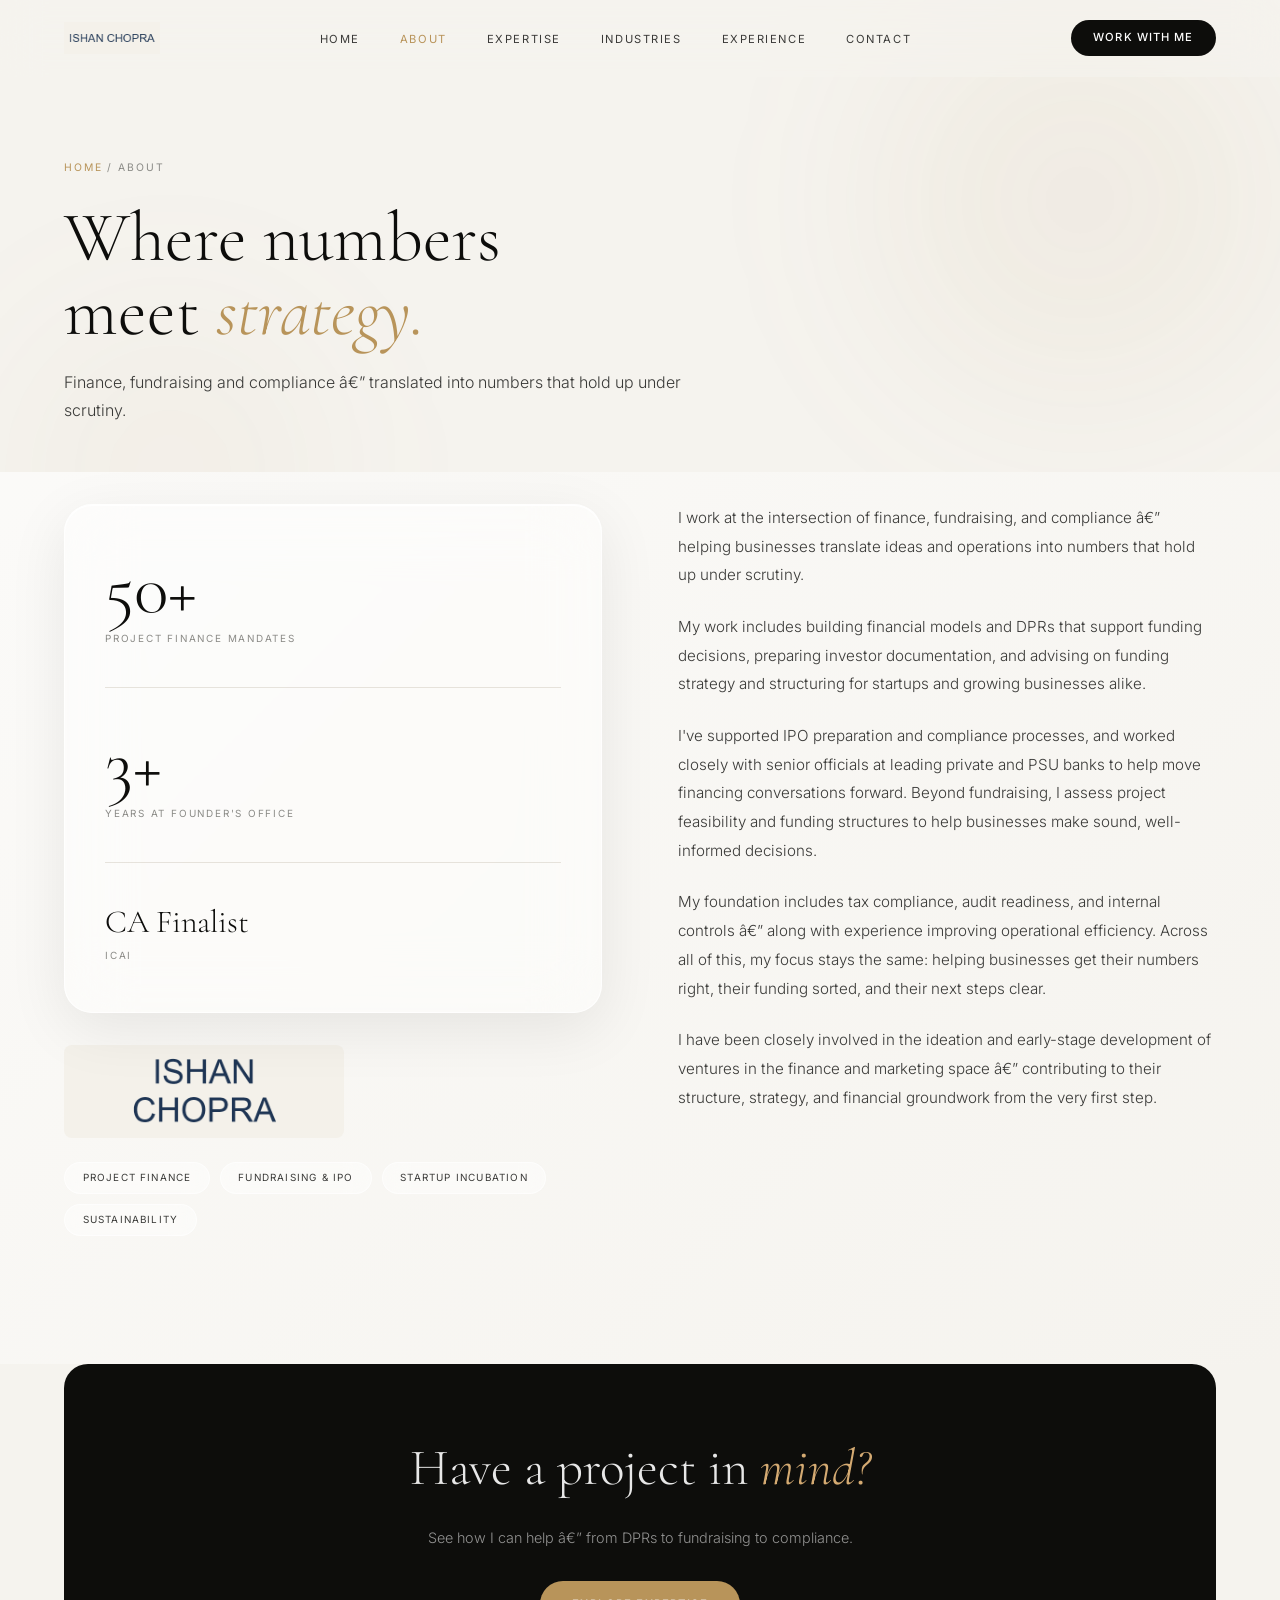
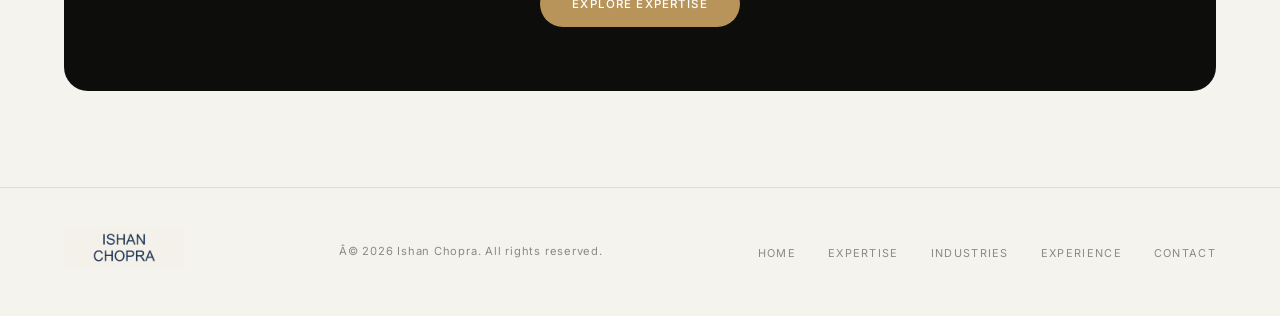
==== about.html @ 00141628 "Add files via upload" ====
﻿<!DOCTYPE html>
<html lang="en">
<head>
<meta charset="UTF-8">
<meta name="viewport" content="width=device-width, initial-scale=1.0">
<title>About â€” Ishan Chopra</title>
<meta name="description" content="About Ishan Chopra â€” finance and project advisory professional helping businesses with numbers, funding and strategy.">
<meta name="robots" content="index, follow">
<meta name="author" content="Ishan Chopra">
<meta property="og:type" content="website">
<meta property="og:title" content="About â€” Ishan Chopra">
<meta property="og:description" content="Where numbers meet strategy.">
<meta property="og:url" content="https://www.ishanchopraa.com/about.html">
<meta property="og:image" content="https://www.ishanchopraa.com/assets/og_image_1200x630.jpg">
<meta property="og:image:width" content="1200">
<meta property="og:image:height" content="630">
<meta property="og:image:type" content="image/jpeg">
<meta name="twitter:image" content="https://www.ishanchopraa.com/assets/og_image_1200x630.jpg">
<link rel="icon" type="image/png" sizes="32x32" href="assets/favicon_32x32.png">
<link rel="apple-touch-icon" sizes="180x180" href="assets/apple_touch_180x180.png">
<link rel="preconnect" href="https://fonts.googleapis.com">
<link rel="preconnect" href="https://fonts.gstatic.com" crossorigin>
<link href="https://fonts.googleapis.com/css2?family=Cormorant+Garamond:ital,wght@0,300;0,400;0,500;0,600;1,300;1,400&family=Inter:wght@300;400;500;600&display=swap" rel="stylesheet">
<link rel="stylesheet" href="styles.css">
<link rel="stylesheet" href="extra.css">
</head>
<body>
<div class="orb orb-1" aria-hidden="true"></div>
<div class="orb orb-2" aria-hidden="true"></div>
<header>
  <nav id="nav" role="navigation" aria-label="Main navigation">
    <a href="index.html" class="nav-logo" aria-label="Ishan Chopra - Home"><img src="assets/navbar_logo_240x80.png" alt="Ishan Chopra" width="240" height="80"></a>
    <ul class="nav-links">
      <li><a href="index.html">Home</a></li>
      <li><a href="about.html">About</a></li>
      <li><a href="services.html">Expertise</a></li>
      <li><a href="industries.html">Industries</a></li>
      <li><a href="experience.html">Experience</a></li>
      <li><a href="contact.html">Contact</a></li>
    </ul>
    <div style="display:flex;gap:.6rem;align-items:center;">
      <a href="contact.html" class="nav-cta">Work with me</a>
      <button class="nav-toggle" id="navToggle" aria-label="Open menu" aria-expanded="false">
        <svg width="18" height="18" fill="none" stroke="currentColor" stroke-width="1.8" viewBox="0 0 24 24"><path d="M3 6h18M3 12h18M3 18h18"/></svg>
      </button>
    </div>
  </nav>
</header>
<main>
  <div class="page-hero">
    <p class="breadcrumb"><a href="index.html">Home</a> / About</p>
    <h1>Where numbers<br>meet <em>strategy.</em></h1>
    <p class="lead">Finance, fundraising and compliance â€” translated into numbers that hold up under scrutiny.</p>
  </div>
  <section class="about-wrap" aria-label="About Ishan Chopra">
    <div class="section-wrap" style="padding-top:2rem;">
      <div class="about-grid">
        <div class="reveal">
          <div class="hero-stats-card" style="margin-bottom:2rem;">
            <div class="stat-block"><p class="stat-num">50+</p><p class="stat-label">Project Finance Mandates</p></div>
            <div class="stat-divider"></div>
            <div class="stat-block"><p class="stat-num">3+</p><p class="stat-label">Years at Founder's Office</p></div>
            <div class="stat-divider"></div>
            <div class="stat-block"><p class="stat-num" style="font-size:2rem;line-height:1.2;">CA Finalist</p><p class="stat-label">ICAI</p></div>
          </div>
          <img class="about-card-logo" src="assets/card_logo_600x200.png" alt="Ishan Chopra" width="600" height="200" loading="lazy">
          <div class="about-tags">
            <span class="tag">Project Finance</span>
            <span class="tag">Fundraising &amp; IPO</span>
            <span class="tag">Startup Incubation</span>
            <span class="tag">Sustainability</span>
          </div>
        </div>
        <div class="about-body reveal">
          <p>I work at the intersection of finance, fundraising, and compliance â€” helping businesses translate ideas and operations into numbers that hold up under scrutiny.</p>
          <p>My work includes building financial models and DPRs that support funding decisions, preparing investor documentation, and advising on funding strategy and structuring for startups and growing businesses alike.</p>
          <p>I've supported IPO preparation and compliance processes, and worked closely with senior officials at leading private and PSU banks to help move financing conversations forward. Beyond fundraising, I assess project feasibility and funding structures to help businesses make sound, well-informed decisions.</p>
          <p>My foundation includes tax compliance, audit readiness, and internal controls â€” along with experience improving operational efficiency. Across all of this, my focus stays the same: helping businesses get their numbers right, their funding sorted, and their next steps clear.</p>
          <p>I have been closely involved in the ideation and early-stage development of ventures in the finance and marketing space â€” contributing to their structure, strategy, and financial groundwork from the very first step.</p>
        </div>
      </div>
    </div>
  </section>
  <div class="cta-banner reveal">
    <h2>Have a project in <em>mind?</em></h2>
    <p>See how I can help â€” from DPRs to fundraising to compliance.</p>
    <a href="services.html" class="btn-primary">Explore expertise</a>
  </div>
</main>
<footer role="contentinfo"><div class="footer-inner">
    <img class="footer-brand" src="assets/card_logo_600x200.png" alt="Ishan Chopra" width="600" height="200" loading="lazy">
<p>Â© 2026 Ishan Chopra. All rights reserved.</p>
<ul class="footer-links">
<li><a href="index.html">Home</a></li>
<li><a href="services.html">Expertise</a></li>
<li><a href="industries.html">Industries</a></li>
<li><a href="experience.html">Experience</a></li>
<li><a href="contact.html">Contact</a></li>
</ul></div></footer>
<script src="main.js"></script>
</body>
</html>
---- styles.css ----
﻿*, *::before, *::after { margin: 0; padding: 0; box-sizing: border-box; }

:root {
  --gold: #B8945A;
  --gold-light: #D4AA72;
  --gold-glow: rgba(184,148,90,0.15);
  --ink: #0D0D0B;
  --ink-mid: #3A3A38;
  --ink-muted: #8A8A86;
  --page: #F5F3EE;
  --page-2: #EDEAE3;
  --line: rgba(180,170,150,0.3);
  --white: #FFFFFF;
  --glass-bg: rgba(255,255,255,0.45);
  --glass-border: rgba(255,255,255,0.6);
  --glass-shadow: 0 8px 40px rgba(0,0,0,0.08);
  --font-display: 'Cormorant Garamond', Georgia, serif;
  --font-body: 'Inter', system-ui, sans-serif;
}

html { scroll-behavior: smooth; }

body {
  font-family: var(--font-body);
  background: var(--page);
  color: var(--ink);
  font-size: 16px;
  line-height: 1.6;
  -webkit-font-smoothing: antialiased;
  overflow-x: hidden;
}

/* â”€â”€â”€ AMBIENT ORBS â”€â”€â”€ */
.orb {
  position: fixed; border-radius: 50%; filter: blur(80px);
  pointer-events: none; z-index: 0; opacity: 0.55;
}
.orb-1 {
  width: 600px; height: 600px;
  background: radial-gradient(circle, rgba(184,148,90,0.18) 0%, transparent 70%);
  top: -100px; right: -100px;
}
.orb-2 {
  width: 500px; height: 500px;
  background: radial-gradient(circle, rgba(184,148,90,0.1) 0%, transparent 70%);
  bottom: 20vh; left: -80px;
}

/* â”€â”€â”€ FOCUS VISIBLE (Accessibility) â”€â”€â”€ */
:focus-visible {
  outline: 2px solid var(--gold);
  outline-offset: 3px;
  border-radius: 4px;
}

/* â”€â”€â”€ NAV â”€â”€â”€ */
nav {
  position: fixed; top: 0; left: 0; right: 0; z-index: 200;
  display: flex; align-items: center; justify-content: space-between;
  padding: 1.25rem 5vw;
  background: rgba(245,243,238,0.6);
  backdrop-filter: blur(20px);
  -webkit-backdrop-filter: blur(20px);
  border-bottom: 1px solid transparent;
  transition: border-color 0.3s, background 0.3s;
}
nav.scrolled {
  background: rgba(245,243,238,0.9);
  border-color: var(--line);
}
.nav-logo {
  font-family: var(--font-display);
  font-size: 1.2rem; font-weight: 500;
  letter-spacing: 0.05em; color: var(--ink); text-decoration: none;
}
.nav-logo span { color: var(--gold); }
.nav-links { display: flex; gap: 2.5rem; list-style: none; }
.nav-links a {
  font-size: 0.7rem; font-weight: 400;
  letter-spacing: 0.14em; text-transform: uppercase;
  color: var(--ink-mid); text-decoration: none; transition: color 0.2s;
}
.nav-links a:hover { color: var(--gold); }
.nav-cta {
  font-size: 0.7rem; font-weight: 500;
  letter-spacing: 0.1em; text-transform: uppercase;
  color: var(--white); background: var(--ink);
  padding: 0.55rem 1.4rem; border-radius: 100px;
  text-decoration: none; transition: background 0.2s;
}
.nav-cta:hover { background: var(--gold); }

/* â”€â”€â”€ HERO â”€â”€â”€ */
.hero {
  min-height: 100vh;
  display: grid;
  grid-template-columns: 1fr 380px;
  gap: 4rem;
  align-items: center;
  padding: 10rem 5vw 6rem;
  position: relative; z-index: 1;
}
.hero-eyebrow {
  font-size: 0.68rem; font-weight: 400;
  letter-spacing: 0.2em; text-transform: uppercase;
  color: var(--gold); margin-bottom: 1.8rem;
  display: flex; align-items: center; gap: 0.9rem;
}
.hero-eyebrow::before {
  content: ''; display: block; width: 2rem; height: 1px; background: var(--gold);
}
.hero-name {
  font-family: var(--font-display);
  font-size: clamp(4.5rem, 8.5vw, 9.5rem);
  font-weight: 300; line-height: 0.9;
  letter-spacing: -0.015em; color: var(--ink); margin-bottom: 2.5rem;
}
.hero-name em { font-style: italic; color: var(--gold); }
.hero-tagline {
  font-size: 1.05rem; font-weight: 300;
  color: var(--ink-mid); line-height: 1.75;
  max-width: 480px; margin-bottom: 3rem;
}
.hero-actions { display: flex; gap: 1.2rem; align-items: center; flex-wrap: wrap; }

.btn-primary {
  display: inline-flex; align-items: center; gap: 0.6rem;
  font-size: 0.72rem; font-weight: 500;
  letter-spacing: 0.1em; text-transform: uppercase;
  color: var(--white); background: var(--ink);
  padding: 0.85rem 2rem; border-radius: 100px;
  text-decoration: none; transition: background 0.2s, transform 0.2s;
}
.btn-primary:hover { background: var(--gold); transform: translateY(-1px); }
.btn-ghost {
  display: inline-flex; align-items: center; gap: 0.6rem;
  font-size: 0.72rem; font-weight: 400;
  letter-spacing: 0.1em; text-transform: uppercase;
  color: var(--ink-mid); text-decoration: none;
  border-bottom: 1px solid var(--line); padding-bottom: 0.15rem;
  transition: color 0.2s, border-color 0.2s;
}
.btn-ghost:hover { color: var(--gold); border-color: var(--gold); }

/* HERO STATS CARD */
.hero-stats-card {
  background: var(--glass-bg);
  backdrop-filter: blur(32px); -webkit-backdrop-filter: blur(32px);
  border: 1px solid rgba(255,255,255,0.75); border-radius: 28px;
  box-shadow: 0 16px 60px rgba(0,0,0,0.08), inset 0 1px 0 rgba(255,255,255,0.95);
  padding: 3rem 2.5rem;
  display: flex; flex-direction: column; gap: 2.5rem;
}
.stat-block { display: flex; flex-direction: column; }
.stat-divider { height: 1px; background: var(--line); }
.stat-num {
  font-family: var(--font-display);
  font-size: 4.5rem; font-weight: 300;
  color: var(--ink); line-height: 1; margin-bottom: 0.4rem;
}
.stat-label {
  font-size: 0.62rem; letter-spacing: 0.18em;
  text-transform: uppercase; color: var(--ink-muted);
}

/* â”€â”€â”€ SECTION BASE â”€â”€â”€ */
section { position: relative; z-index: 1; }
.section-wrap { padding: 8rem 5vw; }
.section-label {
  font-size: 0.62rem; font-weight: 400;
  letter-spacing: 0.2em; text-transform: uppercase;
  color: var(--gold); margin-bottom: 4rem;
  display: flex; align-items: center; gap: 0.9rem;
}
.section-label::before {
  content: ''; display: block; width: 2rem; height: 1px; background: var(--gold);
}

/* â”€â”€â”€ ABOUT â”€â”€â”€ */
.about-wrap { background: var(--page); position: relative; }
.about-wrap::before { content: ""; position: absolute; inset: 0; background: linear-gradient(135deg, rgba(255,255,255,0.6) 0%, rgba(245,243,238,0.3) 100%); pointer-events: none; z-index: 0; }
.about-wrap .section-wrap { position: relative; z-index: 1; }
.about-grid {
  display: grid; grid-template-columns: 1fr 1fr;
  gap: 6vw; align-items: start;
}
.about-headline {
  font-family: var(--font-display);
  font-size: clamp(2.5rem, 4vw, 4.5rem);
  font-weight: 300; line-height: 1.1; color: var(--ink); margin-bottom: 2.5rem;
}
.about-headline em { font-style: italic; color: var(--gold); }
.about-tags { display: flex; flex-wrap: wrap; gap: 0.6rem; }
.tag {
  font-size: 0.62rem; letter-spacing: 0.12em; text-transform: uppercase;
  color: var(--ink-mid);
  background: var(--glass-bg);
  backdrop-filter: blur(12px); -webkit-backdrop-filter: blur(12px);
  border: 1px solid var(--glass-border);
  padding: 0.45rem 1.1rem; border-radius: 100px;
  transition: border-color 0.2s, color 0.2s, background 0.2s;
  cursor: default;
}
.tag:hover { border-color: var(--gold); color: var(--gold); background: rgba(184,148,90,0.06); }
.about-body {
  font-size: 0.95rem; font-weight: 300;
  color: var(--ink-mid); line-height: 1.9;
}
.about-body p + p { margin-top: 1.4rem; }

/* â”€â”€â”€ SERVICES â”€â”€â”€ */
.services-wrap { background: var(--ink); overflow: hidden; }
.services-wrap .section-label { color: var(--gold-light); }
.services-wrap .section-label::before { background: var(--gold-light); }
.services-headline {
  font-family: var(--font-display);
  font-size: clamp(2rem, 3.5vw, 3.5rem); font-weight: 300;
  color: rgba(255,255,255,0.9); margin-bottom: 4rem; line-height: 1.15;
}
.services-headline em { font-style: italic; color: var(--gold-light); }
.services-grid {
  display: grid; grid-template-columns: repeat(3, 1fr);
  gap: 1px; background: rgba(255,255,255,0.08);
  border: 1px solid rgba(255,255,255,0.08);
  border-radius: 16px; overflow: hidden;
}
.service-item {
  padding: 2.5rem 2rem;
  background: rgba(255,255,255,0.04);
  backdrop-filter: blur(8px); -webkit-backdrop-filter: blur(8px);
  transition: background 0.25s, box-shadow 0.25s; cursor: default;
}
.service-item:hover { background: rgba(184,148,90,0.1); box-shadow: inset 0 0 0 1px rgba(184,148,90,0.2); }
.service-num { font-family: var(--font-display); font-size: 0.8rem; color: var(--gold); margin-bottom: 1.2rem; font-weight: 400; }
.service-title {
  font-family: var(--font-display); font-size: 1.4rem; font-weight: 400;
  color: rgba(255,255,255,0.9); margin-bottom: 0.9rem; line-height: 1.2;
}
.service-desc { font-size: 0.8rem; font-weight: 300; color: rgba(255,255,255,0.45); line-height: 1.8; }

/* â”€â”€â”€ EXPERIENCE â”€â”€â”€ */
.exp-wrap { background: var(--ink); overflow: hidden; }
.exp-wrap .section-label { color: var(--gold-light); }
.exp-wrap .section-label::before { background: var(--gold-light); }
.exp-intro {
  display: flex; justify-content: space-between; align-items: flex-end;
  margin-bottom: 5rem; gap: 2rem; flex-wrap: wrap;
}
.exp-intro-headline {
  font-family: var(--font-display);
  font-size: clamp(2.5rem, 5vw, 5rem); font-weight: 300;
  line-height: 1.0; color: rgba(255,255,255,0.92);
}
.exp-intro-headline em { font-style: italic; color: var(--gold-light); }
.exp-intro-sub {
  font-size: 0.85rem; font-weight: 300;
  color: rgba(255,255,255,0.4); line-height: 1.7;
  max-width: 320px; text-align: right;
}
.exp-accordion { display: flex; flex-direction: column; gap: 0; }
.exp-card { border-top: 1px solid rgba(255,255,255,0.08); overflow: hidden; }
.exp-card:last-child { border-bottom: 1px solid rgba(255,255,255,0.08); }
.exp-card-header {
  display: grid; grid-template-columns: 80px 1fr auto;
  align-items: center; gap: 2rem; padding: 2rem 0;
  cursor: pointer; user-select: none; transition: background 0.2s;
}
.exp-card-header:hover { background: rgba(255,255,255,0.02); }
.exp-card-year {
  font-family: var(--font-display);
  font-size: 0.72rem; font-weight: 300;
  color: var(--gold); letter-spacing: 0.08em; line-height: 1.4;
}
.exp-card-role {
  font-family: var(--font-display);
  font-size: clamp(1.3rem, 2.2vw, 2rem); font-weight: 300;
  color: rgba(255,255,255,0.9); line-height: 1.1; margin-bottom: 0.2rem;
}
.exp-card-co { font-size: 0.72rem; font-weight: 300; color: rgba(255,255,255,0.35); letter-spacing: 0.04em; }
.exp-card-toggle {
  width: 32px; height: 32px; flex-shrink: 0;
  border: 1px solid rgba(255,255,255,0.15); border-radius: 50%;
  display: flex; align-items: center; justify-content: center;
  transition: border-color 0.2s, background 0.2s;
}
.exp-card-toggle svg { color: rgba(255,255,255,0.5); transition: transform 0.35s ease, color 0.2s; }
.exp-card.open .exp-card-toggle { background: var(--gold); border-color: var(--gold); }
.exp-card.open .exp-card-toggle svg { transform: rotate(45deg); color: #fff; }
.exp-card-body { display: grid; grid-template-rows: 0fr; transition: grid-template-rows 0.4s ease; }
.exp-card.open .exp-card-body { grid-template-rows: 1fr; }
.exp-card-body-inner { overflow: hidden; padding: 0 0 0 calc(80px + 2rem); }
.exp-card.open .exp-card-body-inner { padding-bottom: 2.5rem; }
.exp-tags { display: flex; flex-wrap: wrap; gap: 0.5rem; margin-bottom: 1.5rem; }
.exp-tag {
  font-size: 0.6rem; letter-spacing: 0.1em; text-transform: uppercase;
  color: var(--gold); border: 1px solid rgba(184,148,90,0.3);
  padding: 0.3rem 0.8rem; border-radius: 100px;
}
.exp-points { display: grid; grid-template-columns: 1fr 1fr; gap: 0.6rem 2rem; list-style: none; }
.exp-points li {
  font-size: 0.82rem; font-weight: 300;
  color: rgba(255,255,255,0.5); line-height: 1.6;
  display: flex; gap: 0.6rem; align-items: baseline;
}
.exp-points li::before { content: '\00b7'; color: var(--gold); flex-shrink: 0; font-size: 1.3rem; line-height: 1; }

/* EDU & CERTS */
.edu-section-head {
  font-size: 0.62rem; letter-spacing: 0.2em; text-transform: uppercase;
  color: var(--gold-light); margin-top: 4rem; padding-top: 3.5rem;
  border-top: 1px solid rgba(255,255,255,0.08);
  margin-bottom: 1.2rem;
  display: flex; align-items: center; gap: 0.9rem;
}
.edu-section-head::before {
  content: ''; display: block; width: 2rem; height: 1px; background: var(--gold-light);
}
.edu-certs-grid {
  display: grid; grid-template-columns: repeat(3, 1fr);
  gap: 1.5rem;
}
.edu-card {
  background: rgba(255,255,255,0.06);
  border: 1px solid rgba(255,255,255,0.12);
  border-radius: 16px; padding: 1.8rem 2rem;
  transition: background 0.25s;
}
.edu-card:hover { background: rgba(255,255,255,0.1); }
.edu-card-type { font-size: 0.6rem; letter-spacing: 0.18em; text-transform: uppercase; color: var(--gold-light); margin-bottom: 0.7rem; }
.edu-card-title { font-family: var(--font-display); font-size: 1.15rem; font-weight: 400; color: rgba(255,255,255,0.9); margin-bottom: 0.3rem; }
.edu-card-sub { font-size: 0.78rem; font-weight: 300; color: rgba(255,255,255,0.55); line-height: 1.55; }
.edu-card-year { font-size: 0.65rem; letter-spacing: 0.1em; text-transform: uppercase; color: rgba(255,255,255,0.4); margin-top: 0.65rem; }


/* â”€â”€â”€ INDUSTRIES â”€â”€â”€ */
.industries-wrap { background: var(--page); overflow: hidden; position: relative; }
.industries-wrap::before { content: ""; position: absolute; top: -200px; right: -100px; width: 600px; height: 600px; border-radius: 50%; background: radial-gradient(circle, rgba(184,148,90,0.08) 0%, transparent 70%); pointer-events: none; }
.industries-intro {
  display: flex; justify-content: space-between; align-items: flex-end;
  gap: 3rem; flex-wrap: wrap; margin-bottom: 4rem;
}
.industries-headline {
  font-family: var(--font-display);
  font-size: clamp(2rem, 3.5vw, 3.8rem); font-weight: 300;
  line-height: 1.1; color: var(--ink);
}
.industries-headline em { font-style: italic; color: var(--gold); }
.industries-sub {
  font-size: 0.85rem; font-weight: 300; color: var(--ink-muted);
  line-height: 1.75; max-width: 340px; text-align: right;
}

/* Scrolling ticker */
.industries-ticker-wrap {
  overflow: hidden;
  padding: 1.5rem 0;
  margin-bottom: 3.5rem;
  border-top: 1px solid var(--line);
  border-bottom: 1px solid var(--line);
  mask-image: linear-gradient(to right, transparent, black 8%, black 92%, transparent);
  -webkit-mask-image: linear-gradient(to right, transparent, black 8%, black 92%, transparent);
}
.industries-ticker {
  display: flex; gap: 2rem; align-items: center;
  width: max-content;
  animation: ticker 40s linear infinite;
}
.industries-ticker:hover { animation-play-state: paused; }
.industries-ticker span {
  font-size: 0.75rem; font-weight: 400;
  letter-spacing: 0.08em; text-transform: uppercase;
  color: var(--ink-mid); white-space: nowrap;
}
.industries-ticker .ind-dot { color: var(--gold); font-size: 1rem; }
@keyframes ticker { from { transform: translateX(0); } to { transform: translateX(-50%); } }

/* Grid cards */
.industries-grid {
  display: grid;
  grid-template-columns: repeat(7, 1fr);
  gap: 0.85rem;
}
.ind-card {
  background: rgba(255,255,255,0.5);
  backdrop-filter: blur(20px); -webkit-backdrop-filter: blur(20px);
  border: 1px solid rgba(255,255,255,0.75);
  border-radius: 16px;
  padding: 1.5rem 1rem 1.3rem;
  display: flex; flex-direction: column; gap: 0.8rem; align-items: center;
  text-align: center;
  box-shadow: 0 4px 24px rgba(0,0,0,0.05), inset 0 1px 0 rgba(255,255,255,0.9);
  transition: background 0.25s, border-color 0.25s, transform 0.25s, box-shadow 0.25s;
  cursor: default;
}
.ind-card:hover {
  background: rgba(255,255,255,0.82);
  border-color: rgba(184,148,90,0.45);
  transform: translateY(-3px);
  box-shadow: 0 12px 32px rgba(184,148,90,0.12), inset 0 1px 0 rgba(255,255,255,0.95);
}
.ind-icon {
  width: 36px; height: 36px;
  display: flex; align-items: center; justify-content: center;
  color: var(--gold);
  opacity: 0.85;
}
.ind-icon svg { width: 22px; height: 22px; stroke: currentColor; fill: none; stroke-width: 1.4; }
.ind-name { font-size: 0.67rem; font-weight: 400; letter-spacing: 0.03em; color: var(--ink-mid); line-height: 1.4; }
@media (max-width: 960px) { .industries-grid { grid-template-columns: repeat(4, 1fr); } }
@media (max-width: 600px)  { .industries-grid { grid-template-columns: repeat(3, 1fr); } }

/* â”€â”€â”€ CONTACT â”€â”€â”€ */
.contact-wrap { background: var(--page-2); overflow: hidden; position: relative; }
.contact-wrap::before { content: ""; position: absolute; inset: 0; background: linear-gradient(135deg, rgba(255,255,255,0.5) 0%, transparent 60%); pointer-events: none; z-index: 0; }
.contact-wrap .section-wrap { position: relative; z-index: 1; }
.contact-grid { display: grid; grid-template-columns: 1fr 1.2fr; gap: 6vw; align-items: start; }
.contact-headline {
  font-family: var(--font-display);
  font-size: clamp(3rem, 5.5vw, 5.5rem); font-weight: 300;
  line-height: 1.0; color: var(--ink); margin-bottom: 2rem;
}
.contact-headline em { font-style: italic; color: var(--gold); }
.contact-direct { margin-top: 2.5rem; display: flex; flex-direction: column; gap: 1.2rem; }
.contact-row { display: flex; align-items: center; gap: 1rem; font-size: 0.8rem; font-weight: 300; color: var(--ink-mid); }
.contact-row a { color: var(--ink); text-decoration: none; border-bottom: 1px solid var(--line); transition: color 0.2s, border-color 0.2s; }
.contact-row a:hover { color: var(--gold); border-color: var(--gold); }
.contact-row-icon {
  width: 32px; height: 32px;
  background: var(--glass-bg); backdrop-filter: blur(12px);
  border: 1px solid var(--glass-border); border-radius: 8px;
  display: flex; align-items: center; justify-content: center; flex-shrink: 0;
}
.contact-row-icon svg { color: var(--gold); }

/* FORM CARD */
.contact-form-card {
  background: var(--glass-bg);
  backdrop-filter: blur(40px); -webkit-backdrop-filter: blur(40px);
  border: 1px solid rgba(255,255,255,0.8);
  border-radius: 28px; padding: 3rem;
  box-shadow: 0 24px 80px rgba(0,0,0,0.1), inset 0 1px 0 rgba(255,255,255,0.95);
}
.form-title { font-family: var(--font-display); font-size: 1.6rem; font-weight: 400; color: var(--ink); margin-bottom: 0.5rem; }
.form-subtitle { font-size: 0.8rem; font-weight: 300; color: var(--ink-muted); margin-bottom: 2rem; }
.form-grid { display: grid; grid-template-columns: 1fr 1fr; gap: 1rem; margin-bottom: 1rem; }
.form-group { display: flex; flex-direction: column; gap: 0.4rem; }
.form-group.full { grid-column: 1 / -1; }
.form-label { font-size: 0.62rem; letter-spacing: 0.14em; text-transform: uppercase; color: var(--ink-muted); font-weight: 400; }

.form-input, .form-textarea {
  font-family: var(--font-body);
  font-size: 0.88rem; font-weight: 300; color: var(--ink);
  background: rgba(255,255,255,0.65);
  border: 1px solid rgba(180,170,150,0.4);
  border-radius: 10px; padding: 0.75rem 1rem;
  outline: none; width: 100%;
  transition: border-color 0.2s, background 0.2s, box-shadow 0.2s;
}
.form-input::placeholder, .form-textarea::placeholder { color: var(--ink-muted); font-weight: 300; }
.form-input:focus, .form-textarea:focus {
  border-color: var(--gold);
  background: rgba(255,255,255,0.9);
  box-shadow: 0 0 0 3px rgba(184,148,90,0.12);
  outline: none;
}
.form-input.error, .form-textarea.error { border-color: #c0392b; box-shadow: 0 0 0 3px rgba(192,57,43,0.1); }
.form-textarea { resize: vertical; min-height: 110px; }
.field-error { font-size: 0.68rem; color: #c0392b; margin-top: 0.2rem; display: none; }
.field-error.show { display: block; }

.form-submit {
  width: 100%; margin-top: 1.2rem;
  display: flex; align-items: center; justify-content: center; gap: 0.6rem;
  font-family: var(--font-body); font-size: 0.72rem; font-weight: 500;
  letter-spacing: 0.12em; text-transform: uppercase;
  color: var(--white); background: var(--ink);
  border: none; border-radius: 100px; padding: 1rem 2rem;
  cursor: pointer; transition: background 0.2s, transform 0.15s;
}
.form-submit:hover { background: var(--gold); transform: translateY(-1px); }
.form-submit:disabled { opacity: 0.6; cursor: not-allowed; transform: none; }
.form-note { font-size: 0.7rem; font-weight: 300; color: var(--ink-muted); text-align: center; margin-top: 1rem; line-height: 1.6; }

.form-success { display: none; text-align: center; padding: 2rem 0; }
.form-success.show { display: block; }
.form-success-icon {
  width: 52px; height: 52px; border-radius: 50%;
  background: rgba(184,148,90,0.12);
  display: flex; align-items: center; justify-content: center; margin: 0 auto 1rem;
}
.form-success h3 { font-family: var(--font-display); font-size: 1.8rem; font-weight: 400; color: var(--ink); margin-bottom: 0.5rem; }
.form-success p { font-size: 0.85rem; font-weight: 300; color: var(--ink-muted); }

/* â”€â”€â”€ FOOTER â”€â”€â”€ */
footer {
  padding: 2.5rem 5vw; border-top: 1px solid var(--line);
  display: flex; justify-content: space-between; align-items: center;
  flex-wrap: wrap; gap: 1rem; background: var(--page); position: relative; z-index: 1;
}
footer p { font-size: 0.7rem; color: var(--ink-muted); letter-spacing: 0.07em; }
.footer-links { display: flex; gap: 2rem; list-style: none; }
.footer-links a {
  font-size: 0.68rem; letter-spacing: 0.12em; text-transform: uppercase;
  color: var(--ink-muted); text-decoration: none; transition: color 0.2s;
}
.footer-links a:hover { color: var(--gold); }

/* â”€â”€â”€ REVEAL â”€â”€â”€ */
.reveal { opacity: 0; transform: translateY(24px); transition: opacity 0.7s ease, transform 0.7s ease; }
.reveal.visible { opacity: 1; transform: translateY(0); }

/* â”€â”€â”€ RESPONSIVE â”€â”€â”€ */
@media (max-width: 960px) {
  .hero { grid-template-columns: 1fr; padding-top: 8rem; }
  .hero-stats-card { flex-direction: row; flex-wrap: wrap; gap: 1.5rem; }
  .about-grid, .contact-grid { grid-template-columns: 1fr; gap: 3.5rem; }
  .services-grid { grid-template-columns: 1fr 1fr; }
  .exp-card-header { grid-template-columns: 60px 1fr auto; gap: 1rem; }
  .exp-card-body-inner { padding-left: calc(60px + 1rem); }
  .exp-points { grid-template-columns: 1fr; }
  .edu-certs-grid { grid-template-columns: 1fr; }
  .form-grid { grid-template-columns: 1fr; }
  .nav-links { display: none; }
}
@media (max-width: 768px) {
  .section-wrap { padding: 5rem 5vw; }
  .services-grid { grid-template-columns: 1fr; }
  .contact-form-card { padding: 2rem 1.5rem; }
  .hero-name { font-size: clamp(3.5rem, 14vw, 5rem); }
}
@media (max-width: 480px) {
  .section-wrap { padding: 4rem 5vw; }
  .hero { padding: 7rem 5vw 4rem; }
  .hero-stats-card { padding: 2rem 1.5rem; gap: 1.5rem; }
  .stat-num { font-size: 3rem; }
  nav { padding: 1rem 5vw; }
  .nav-cta { display: none; }
  .edu-certs-grid { grid-template-columns: 1fr; }
}
---- extra.css ----
/* Multipage additions - extends styles.css */
.nav-links a.active { color: var(--gold); }
.nav-toggle {
  display: none;
  background: none; border: 1px solid var(--line); border-radius: 8px;
  width: 38px; height: 38px; cursor: pointer;
  align-items: center; justify-content: center; color: var(--ink);
}
.page-hero {
  padding: 10rem 5vw 3rem;
  position: relative; z-index: 1;
  max-width: 1100px;
}
.page-hero h1 {
  font-family: var(--font-display);
  font-size: clamp(2.8rem, 5.5vw, 5rem);
  font-weight: 300; line-height: 1.05; margin-bottom: 1.2rem;
}
.page-hero h1 em { font-style: italic; color: var(--gold); }
.page-hero.dark h1 em { color: var(--gold-light); }
.page-hero p.lead {
  font-size: 1rem; font-weight: 300; color: var(--ink-mid);
  line-height: 1.75; max-width: 640px;
}
.breadcrumb {
  font-size: 0.65rem; letter-spacing: 0.18em; text-transform: uppercase;
  color: var(--ink-muted); margin-bottom: 1.5rem;
}
.breadcrumb a { color: var(--gold); text-decoration: none; }
.cta-banner {
  margin: 0 5vw 6rem; padding: 4rem 4vw;
  background: var(--ink); color: rgba(255,255,255,0.9);
  border-radius: 24px; text-align: center; position: relative; z-index: 1;
  overflow: hidden;
}
.cta-banner h2 {
  font-family: var(--font-display);
  font-size: clamp(2rem, 4vw, 3.2rem); font-weight: 300; margin-bottom: 1rem;
}
.cta-banner h2 em { font-style: italic; color: var(--gold-light); }
.cta-banner p { font-size: 0.9rem; font-weight: 300; color: rgba(255,255,255,0.55); margin-bottom: 2rem; }
.cta-banner .btn-primary { background: var(--gold); }
.cta-banner .btn-primary:hover { background: var(--gold-light); color: var(--ink); }
.preview-link-wrap { margin-top: 2.5rem; }
.footer-inner {
  display: flex; justify-content: space-between; align-items: center;
  flex-wrap: wrap; gap: 1rem; width: 100%;
}
/* Brand logos */
.nav-logo img { height: 32px; width: auto; display: block; }
.footer-brand { height: 40px; width: auto; display: block; margin-bottom: 0.5rem; }
.about-card-logo { width: 100%; max-width: 280px; height: auto; display: block; margin-bottom: 1.5rem; border-radius: 8px; }
@keyframes spin { to { transform: rotate(360deg); } }
@media (max-width: 960px) {
  .nav-links {
    display: none; position: absolute; top: 100%; left: 0; right: 0;
    flex-direction: column; gap: 0; background: rgba(245,243,238,0.98);
    border-bottom: 1px solid var(--line); padding: 0.5rem 5vw 1rem;
  }
  nav.mobile-open .nav-links { display: flex; }
  .nav-links a { display: block; padding: 0.8rem 0; border-top: 1px solid var(--line); }
  .nav-toggle { display: inline-flex; }
  .page-hero { padding-top: 8rem; }
}
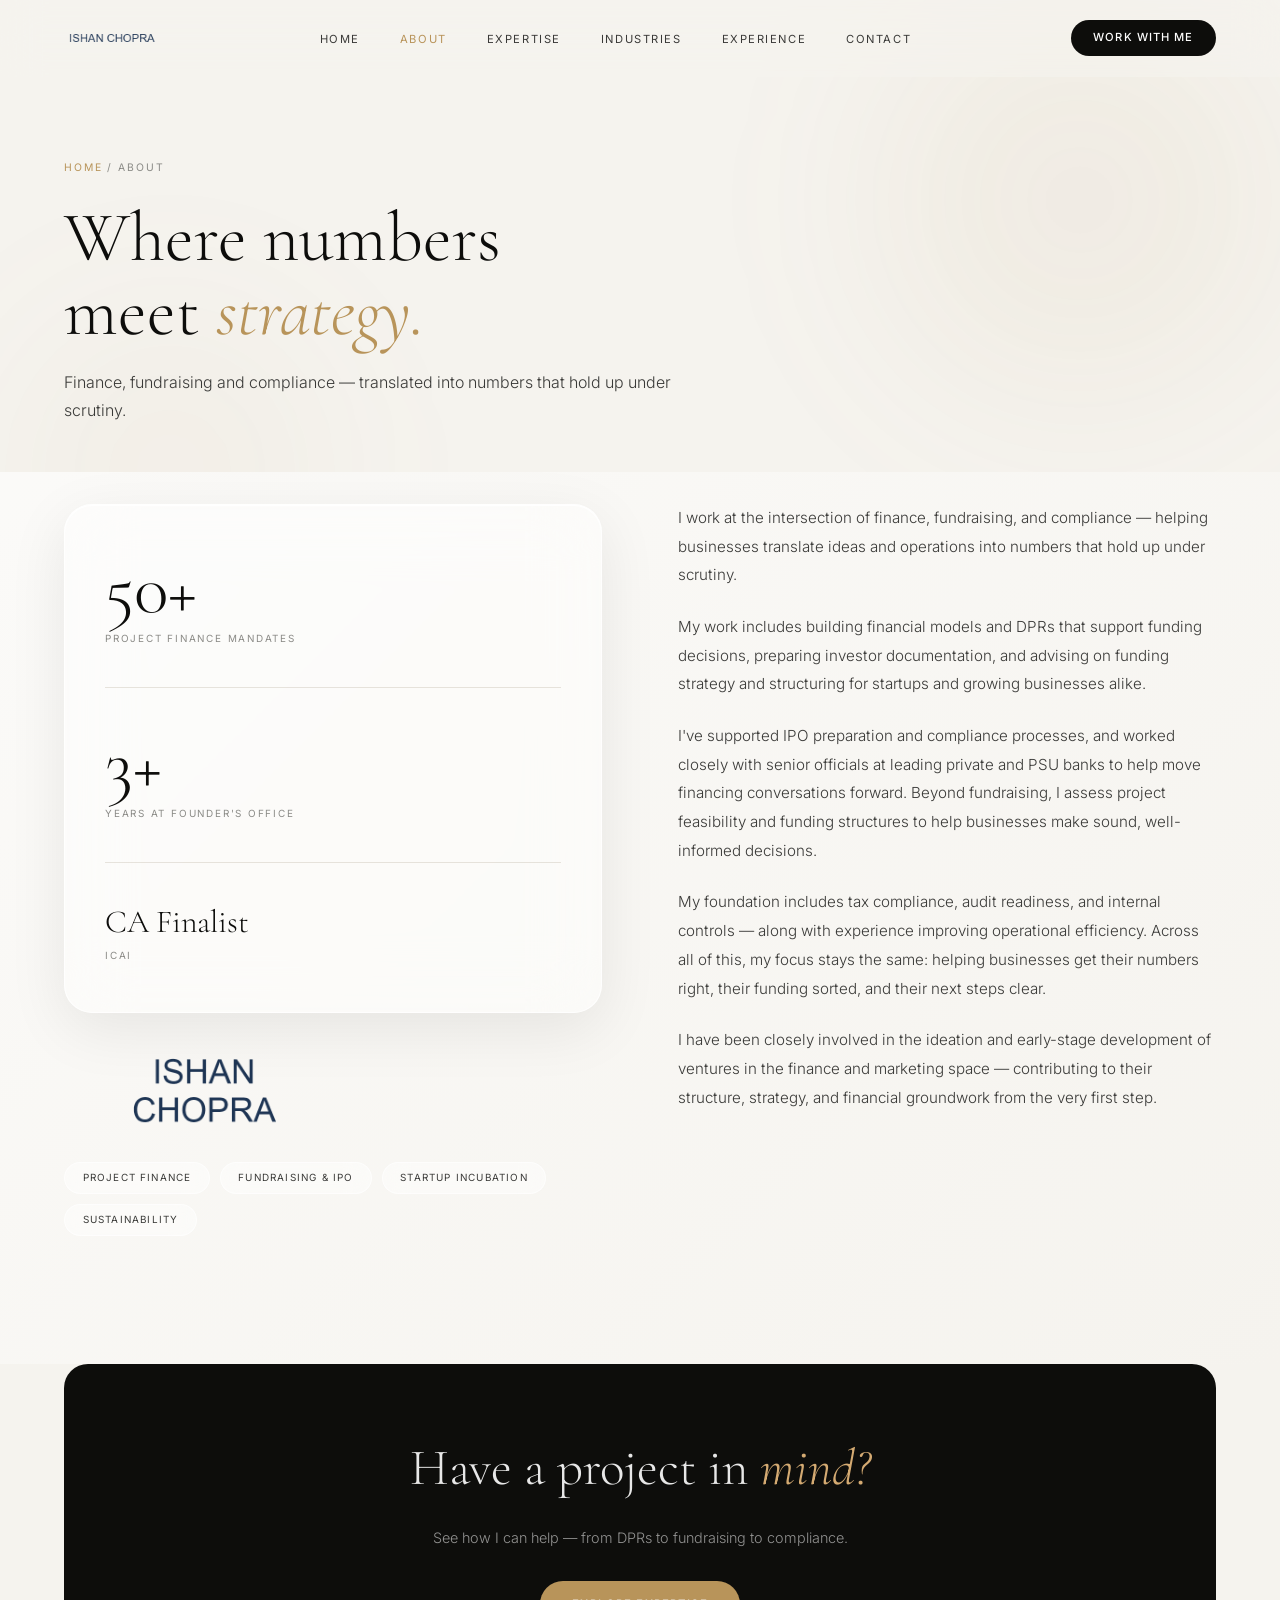
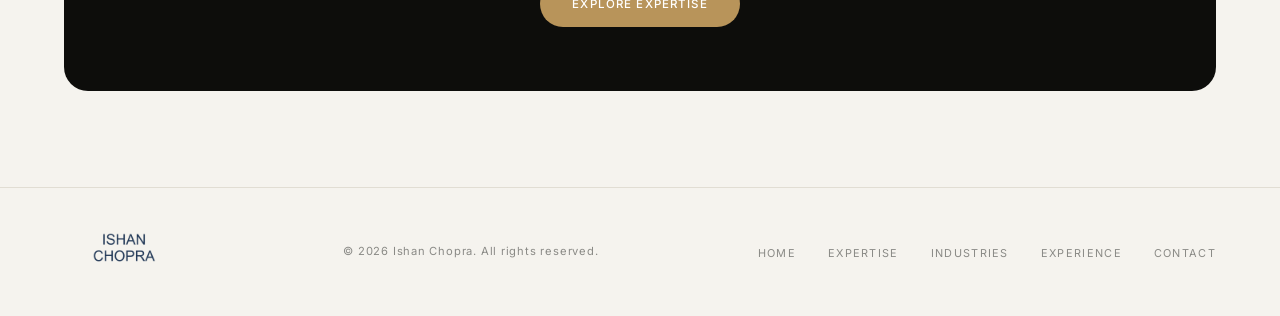
==== commit 0bfbf8f2: "Add files via upload" ====
--- a/about.html
+++ b/about.html
@@ -1,14 +1,14 @@
-﻿<!DOCTYPE html>
+<!DOCTYPE html>
 <html lang="en">
 <head>
 <meta charset="UTF-8">
 <meta name="viewport" content="width=device-width, initial-scale=1.0">
-<title>About â€” Ishan Chopra</title>
-<meta name="description" content="About Ishan Chopra â€” finance and project advisory professional helping businesses with numbers, funding and strategy.">
+<title>About — Ishan Chopra</title>
+<meta name="description" content="About Ishan Chopra — finance and project advisory professional helping businesses with numbers, funding and strategy.">
 <meta name="robots" content="index, follow">
 <meta name="author" content="Ishan Chopra">
 <meta property="og:type" content="website">
-<meta property="og:title" content="About â€” Ishan Chopra">
+<meta property="og:title" content="About — Ishan Chopra">
 <meta property="og:description" content="Where numbers meet strategy.">
 <meta property="og:url" content="https://www.ishanchopraa.com/about.html">
 <meta property="og:image" content="https://www.ishanchopraa.com/assets/og_image_1200x630.jpg">
@@ -50,7 +50,7 @@
   <div class="page-hero">
     <p class="breadcrumb"><a href="index.html">Home</a> / About</p>
     <h1>Where numbers<br>meet <em>strategy.</em></h1>
-    <p class="lead">Finance, fundraising and compliance â€” translated into numbers that hold up under scrutiny.</p>
+    <p class="lead">Finance, fundraising and compliance — translated into numbers that hold up under scrutiny.</p>
   </div>
   <section class="about-wrap" aria-label="About Ishan Chopra">
     <div class="section-wrap" style="padding-top:2rem;">
@@ -72,24 +72,24 @@
           </div>
         </div>
         <div class="about-body reveal">
-          <p>I work at the intersection of finance, fundraising, and compliance â€” helping businesses translate ideas and operations into numbers that hold up under scrutiny.</p>
+          <p>I work at the intersection of finance, fundraising, and compliance — helping businesses translate ideas and operations into numbers that hold up under scrutiny.</p>
           <p>My work includes building financial models and DPRs that support funding decisions, preparing investor documentation, and advising on funding strategy and structuring for startups and growing businesses alike.</p>
           <p>I've supported IPO preparation and compliance processes, and worked closely with senior officials at leading private and PSU banks to help move financing conversations forward. Beyond fundraising, I assess project feasibility and funding structures to help businesses make sound, well-informed decisions.</p>
-          <p>My foundation includes tax compliance, audit readiness, and internal controls â€” along with experience improving operational efficiency. Across all of this, my focus stays the same: helping businesses get their numbers right, their funding sorted, and their next steps clear.</p>
-          <p>I have been closely involved in the ideation and early-stage development of ventures in the finance and marketing space â€” contributing to their structure, strategy, and financial groundwork from the very first step.</p>
+          <p>My foundation includes tax compliance, audit readiness, and internal controls — along with experience improving operational efficiency. Across all of this, my focus stays the same: helping businesses get their numbers right, their funding sorted, and their next steps clear.</p>
+          <p>I have been closely involved in the ideation and early-stage development of ventures in the finance and marketing space — contributing to their structure, strategy, and financial groundwork from the very first step.</p>
         </div>
       </div>
     </div>
   </section>
   <div class="cta-banner reveal">
     <h2>Have a project in <em>mind?</em></h2>
-    <p>See how I can help â€” from DPRs to fundraising to compliance.</p>
+    <p>See how I can help — from DPRs to fundraising to compliance.</p>
     <a href="services.html" class="btn-primary">Explore expertise</a>
   </div>
 </main>
 <footer role="contentinfo"><div class="footer-inner">
     <img class="footer-brand" src="assets/card_logo_600x200.png" alt="Ishan Chopra" width="600" height="200" loading="lazy">
-<p>Â© 2026 Ishan Chopra. All rights reserved.</p>
+<p>© 2026 Ishan Chopra. All rights reserved.</p>
 <ul class="footer-links">
 <li><a href="index.html">Home</a></li>
 <li><a href="services.html">Expertise</a></li>
--- a/styles.css
+++ b/styles.css
@@ -1,4 +1,4 @@
-﻿*, *::before, *::after { margin: 0; padding: 0; box-sizing: border-box; }
+*, *::before, *::after { margin: 0; padding: 0; box-sizing: border-box; }
 
 :root {
   --gold: #B8945A;
@@ -30,7 +30,7 @@
   overflow-x: hidden;
 }
 
-/* â”€â”€â”€ AMBIENT ORBS â”€â”€â”€ */
+/* ─── AMBIENT ORBS ─── */
 .orb {
   position: fixed; border-radius: 50%; filter: blur(80px);
   pointer-events: none; z-index: 0; opacity: 0.55;
@@ -46,14 +46,14 @@
   bottom: 20vh; left: -80px;
 }
 
-/* â”€â”€â”€ FOCUS VISIBLE (Accessibility) â”€â”€â”€ */
+/* ─── FOCUS VISIBLE (Accessibility) ─── */
 :focus-visible {
   outline: 2px solid var(--gold);
   outline-offset: 3px;
   border-radius: 4px;
 }
 
-/* â”€â”€â”€ NAV â”€â”€â”€ */
+/* ─── NAV ─── */
 nav {
   position: fixed; top: 0; left: 0; right: 0; z-index: 200;
   display: flex; align-items: center; justify-content: space-between;
@@ -90,7 +90,7 @@
 }
 .nav-cta:hover { background: var(--gold); }
 
-/* â”€â”€â”€ HERO â”€â”€â”€ */
+/* ─── HERO ─── */
 .hero {
   min-height: 100vh;
   display: grid;
@@ -163,7 +163,7 @@
   text-transform: uppercase; color: var(--ink-muted);
 }
 
-/* â”€â”€â”€ SECTION BASE â”€â”€â”€ */
+/* ─── SECTION BASE ─── */
 section { position: relative; z-index: 1; }
 .section-wrap { padding: 8rem 5vw; }
 .section-label {
@@ -176,7 +176,7 @@
   content: ''; display: block; width: 2rem; height: 1px; background: var(--gold);
 }
 
-/* â”€â”€â”€ ABOUT â”€â”€â”€ */
+/* ─── ABOUT ─── */
 .about-wrap { background: var(--page); position: relative; }
 .about-wrap::before { content: ""; position: absolute; inset: 0; background: linear-gradient(135deg, rgba(255,255,255,0.6) 0%, rgba(245,243,238,0.3) 100%); pointer-events: none; z-index: 0; }
 .about-wrap .section-wrap { position: relative; z-index: 1; }
@@ -208,7 +208,7 @@
 }
 .about-body p + p { margin-top: 1.4rem; }
 
-/* â”€â”€â”€ SERVICES â”€â”€â”€ */
+/* ─── SERVICES ─── */
 .services-wrap { background: var(--ink); overflow: hidden; }
 .services-wrap .section-label { color: var(--gold-light); }
 .services-wrap .section-label::before { background: var(--gold-light); }
@@ -238,7 +238,7 @@
 }
 .service-desc { font-size: 0.8rem; font-weight: 300; color: rgba(255,255,255,0.45); line-height: 1.8; }
 
-/* â”€â”€â”€ EXPERIENCE â”€â”€â”€ */
+/* ─── EXPERIENCE ─── */
 .exp-wrap { background: var(--ink); overflow: hidden; }
 .exp-wrap .section-label { color: var(--gold-light); }
 .exp-wrap .section-label::before { background: var(--gold-light); }
@@ -332,7 +332,7 @@
 .edu-card-year { font-size: 0.65rem; letter-spacing: 0.1em; text-transform: uppercase; color: rgba(255,255,255,0.4); margin-top: 0.65rem; }
 
 
-/* â”€â”€â”€ INDUSTRIES â”€â”€â”€ */
+/* ─── INDUSTRIES ─── */
 .industries-wrap { background: var(--page); overflow: hidden; position: relative; }
 .industries-wrap::before { content: ""; position: absolute; top: -200px; right: -100px; width: 600px; height: 600px; border-radius: 50%; background: radial-gradient(circle, rgba(184,148,90,0.08) 0%, transparent 70%); pointer-events: none; }
 .industries-intro {
@@ -409,7 +409,7 @@
 @media (max-width: 960px) { .industries-grid { grid-template-columns: repeat(4, 1fr); } }
 @media (max-width: 600px)  { .industries-grid { grid-template-columns: repeat(3, 1fr); } }
 
-/* â”€â”€â”€ CONTACT â”€â”€â”€ */
+/* ─── CONTACT ─── */
 .contact-wrap { background: var(--page-2); overflow: hidden; position: relative; }
 .contact-wrap::before { content: ""; position: absolute; inset: 0; background: linear-gradient(135deg, rgba(255,255,255,0.5) 0%, transparent 60%); pointer-events: none; z-index: 0; }
 .contact-wrap .section-wrap { position: relative; z-index: 1; }
@@ -491,7 +491,7 @@
 .form-success h3 { font-family: var(--font-display); font-size: 1.8rem; font-weight: 400; color: var(--ink); margin-bottom: 0.5rem; }
 .form-success p { font-size: 0.85rem; font-weight: 300; color: var(--ink-muted); }
 
-/* â”€â”€â”€ FOOTER â”€â”€â”€ */
+/* ─── FOOTER ─── */
 footer {
   padding: 2.5rem 5vw; border-top: 1px solid var(--line);
   display: flex; justify-content: space-between; align-items: center;
@@ -505,11 +505,11 @@
 }
 .footer-links a:hover { color: var(--gold); }
 
-/* â”€â”€â”€ REVEAL â”€â”€â”€ */
+/* ─── REVEAL ─── */
 .reveal { opacity: 0; transform: translateY(24px); transition: opacity 0.7s ease, transform 0.7s ease; }
 .reveal.visible { opacity: 1; transform: translateY(0); }
 
-/* â”€â”€â”€ RESPONSIVE â”€â”€â”€ */
+/* ─── RESPONSIVE ─── */
 @media (max-width: 960px) {
   .hero { grid-template-columns: 1fr; padding-top: 8rem; }
   .hero-stats-card { flex-direction: row; flex-wrap: wrap; gap: 1.5rem; }
